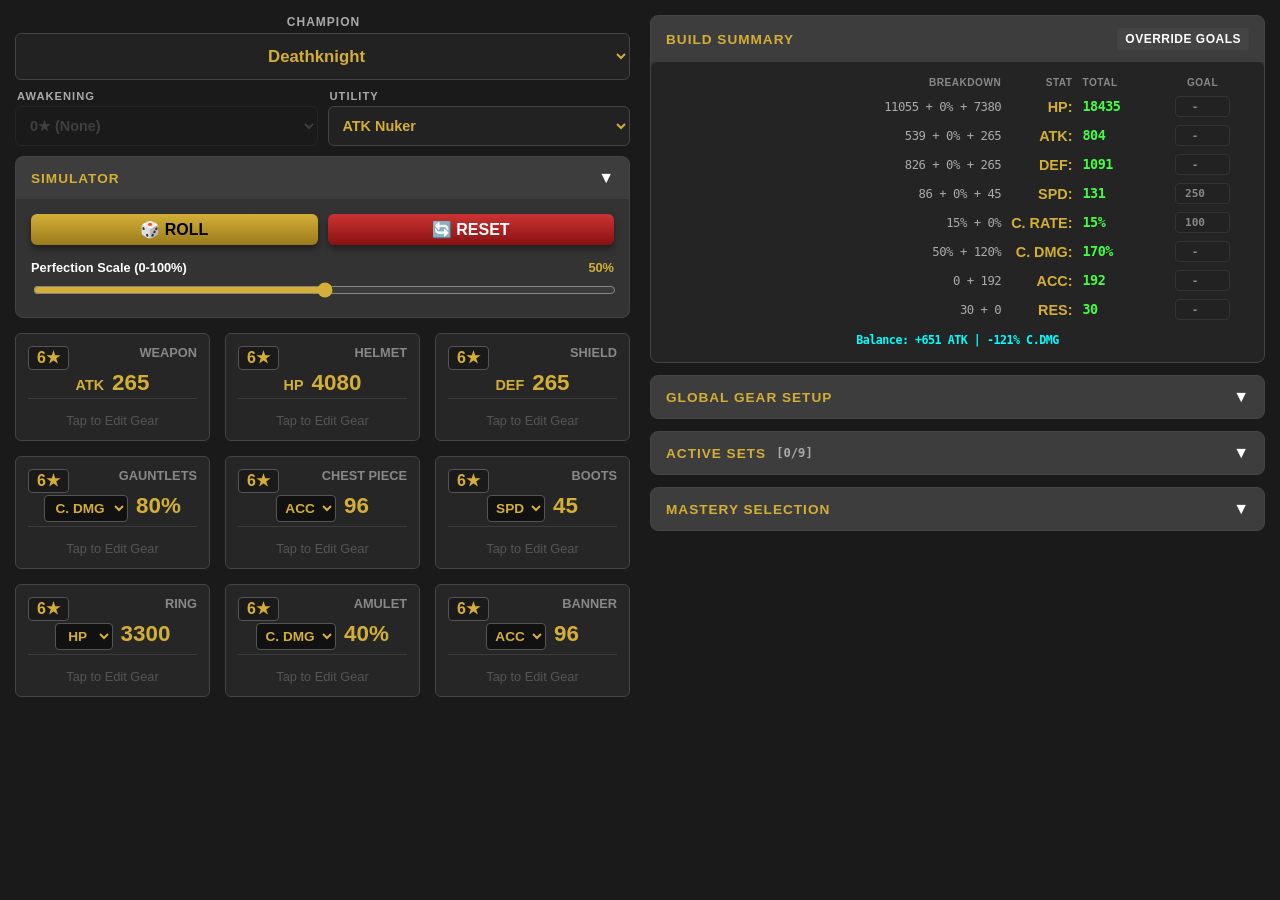
==== index.html @ 285956d8 "Revert "4/21/2026 16:01" This reverts commit 7a236bcf631ede3b50c1a933d56d5a9590961f2d." ====
<!DOCTYPE html>
<html lang="en">
<head>
    <meta charset="UTF-8">
    <meta name="viewport" content="width=device-width, initial-scale=1.0, maximum-scale=1.0, user-scalable=no">
    <title>Raid Gear Simulator</title>
    <link rel="stylesheet" href="style.css">
</head>
<body>

    <div class="dashboard-wrapper">
        
        <div class="left-col">
            <div style="display:flex; flex-direction:column; gap:10px; margin-bottom:10px;">
                <div class="top-utility-wrap champ-select-wrap" style="margin-bottom: 0;">
                    <label class="top-utility-label" style="text-align: center; font-size:0.75em;">Champion</label>
                    <select id="champSelect" class="top-utility champ-select" onchange="champChanged()">
                        <option value="deathknight" selected>Deathknight</option>
                        <option value="ninja">Ninja</option>
                        <option value="marius">Marius the Gallant</option>
                    </select>
                </div>
                
                <div style="display: flex; gap: 10px; width: 100%;">
                    <div class="top-utility-wrap" style="flex: 1;">
                        <label class="top-utility-label">Awakening</label>
                        <select id="awkSelect" class="top-utility" onchange="updateSummary()">
                            <option value="0">0★ (None)</option>
                            <option value="1">1★</option>
                            <option value="2">2★</option>
                            <option value="3">3★</option>
                            <option value="4">4★</option>
                            <option value="5">5★</option>
                            <option value="6">6★</option>
                        </select>
                    </div>
                    <div class="top-utility-wrap" style="flex: 1;">
                        <label class="top-utility-label">Utility</label>
                        <select id="utilitySelect" class="top-utility" onchange="updateGlobal()">
                            <option value="ATK Nuker">ATK Nuker</option>
                            <option value="DEF Nuker">DEF Nuker</option>
                            <option value="HP Nuker">HP Nuker</option>
                            <option value="Tank">Tank</option>
                            <option value="Support">Support</option>
                            <option value="Custom">Custom</option>
                        </select>
                    </div>
                </div>
            </div>

            <div class="section-card" id="rngCard" style="margin-bottom: 15px;">
                <div class="section-header" onclick="toggleSection('rngCard')">
                    <h2>Simulator</h2>
                    <span class="toggle-arrow">▼</span>
                </div>
                <div class="section-content">
                    <div style="display: flex; gap: 10px; width: 100%;">
                        <button class="rng-btn" style="flex: 1;" onclick="rollDice()">🎲 Roll</button>
                        <button class="rng-btn reset-btn" style="flex: 1;" onclick="resetSubstats()">🔄 Reset</button>
                    </div>
                    <div class="setting-row" style="margin-top: 15px; margin-bottom: 0;">
                        <div class="setting-label"><span>Perfection Scale (0-100%)</span><span id="rarityLabel" style="color:var(--gold)">50%</span></div>
                        <input type="range" id="budgetSlider" min="0" max="100" value="50" step="0.1" oninput="updateGlobal()">
                    </div>
                </div>
            </div>

            <div class="gear-grid" id="mainGrid"></div>
        </div>

        <div class="right-col">
            <div class="section-card" id="summaryCard">
                <div class="section-header" style="cursor: default;">
                    <h2>Build Summary</h2>
                    <button id="overrideBtn" class="override-btn" onclick="toggleOverride(event)">Override Goals</button>
                </div>
                <div class="section-content summary-wrapper">
                    <div class="summary-grid" id="summaryOutput"></div>
                </div>
            </div>

            <div class="section-card collapsed" id="setupCard">
                <div class="section-header" onclick="toggleSection('setupCard')">
                    <h2>Global Gear Setup</h2>
                    <span class="toggle-arrow">▼</span>
                </div>
                <div class="section-content">
                    <div class="toggle-group">
                        <label class="gh-toggle">
                            <input type="checkbox" id="ghToggle" checked onchange="updateSummary()">
                            Max Great Hall Bonus
                        </label>
                        <label class="gh-toggle">
                            <input type="checkbox" id="fgToggle" checked onchange="updateSummary()">
                            Max Faction Guardians
                        </label>
                    </div>
                    
                    <div class="glyph-row">
                        <label>Max Faction Wars Glyphs:
                            <select id="glyphSelect" onchange="updateGlobal()">
                                <option value="0">Off (No Glyphs)</option>
                                <option value="green5">Max 5★ Basic (Green)</option>
                                <option value="green6">Max 6★ Basic (Green)</option>
                                <option value="blue6">Max 6★ Rare (Blue)</option>
                                <option value="purple6">Max 6★ Epic (Purple)</option>
                                <option value="gold6">Max 6★ Legendary (Gold)</option>
                            </select>
                        </label>
                    </div>
                    
                    <div class="setting-row" style="margin-top: 15px; border-top: 1px solid #444; padding-top: 10px;">
                        <div class="setting-label">Gear Ascension Injection</div>
                        <select id="ascensionMode" class="top-utility" style="margin-top: 5px; font-size: 0.8em; padding: 6px;" onchange="handleAscensionModeChange()">
                            <option value="off" selected>Off</option>
                            <option value="ideal">Ideal (Matches Utility)</option>
                            <option value="custom" style="display:none;">Custom</option>
                        </select>
                    </div>

                    <div class="setting-row" style="margin-top: 15px; border-top: 1px solid #444; padding-top: 10px;">
                        <div class="setting-label">Calculation Display Mode</div>
                        <select id="displayMode" class="top-utility" style="margin-top: 5px; font-size: 0.8em; padding: 6px;" onchange="updateSummary(); gCfg.forEach(p => renderPiece(p.id));">
                            <option value="random" selected>Random (Realistic)</option>
                            <option value="range">Range (Min-Max)</option>
                            <option value="avg">Average</option>
                            <option value="low">Low Rolls</option>
                            <option value="high">High Rolls</option>
                        </select>
                    </div>

                    <div class="setting-row" style="margin-top: 15px; border-top: 1px solid #444; padding-top: 10px;">
                        <div class="setting-label">Expected Enemy Ignore DEF (eHP Calcs)</div>
                        <select id="ignoreDefSelect" class="top-utility" style="margin-top: 5px; font-size: 0.8em; padding: 6px;" onchange="updateGlobal()">
                            <option value="0">0% (Standard PvE)</option>
                            <option value="0.25">25% (Savage/Lethal / Arena)</option>
                            <option value="0.50">50% (Savage + Cruel + Masteries)</option>
                        </select>
                    </div>
                </div>
            </div>

            <div class="section-card collapsed" id="setsCard">
                <div class="section-header" onclick="toggleSection('setsCard')">
                    <h2>Active Sets <span id="setBudgetLabel" style="color:#aaa; font-family:monospace; font-size:1.1em; letter-spacing:0;">[0/9]</span></h2>
                    <span class="toggle-arrow">▼</span>
                </div>
                <div class="section-content">
                    <div class="set-category">
                        <div class="set-cat-header">Offense / Nuke</div>
                        <div id="setList_off" class="set-list"></div>
                        <select id="setSel_off" class="set-select" onchange="addSet(this.value, 'off')">
                            <option value="">+ Add Set...</option>
                        </select>
                    </div>
                    <div class="set-category">
                        <div class="set-cat-header">Speed / Utility</div>
                        <div id="setList_spd" class="set-list"></div>
                        <select id="setSel_spd" class="set-select" onchange="addSet(this.value, 'spd')">
                            <option value="">+ Add Set...</option>
                        </select>
                    </div>
                    <div class="set-category" style="margin-bottom:0;">
                        <div class="set-cat-header">Survival / Hybrid</div>
                        <div id="setList_surv" class="set-list"></div>
                        <select id="setSel_surv" class="set-select" onchange="addSet(this.value, 'surv')">
                            <option value="">+ Add Set...</option>
                        </select>
                    </div>
                </div>
            </div>

            <div class="section-card collapsed" id="masteryCard">
                <div class="section-header" onclick="toggleSection('masteryCard')">
                    <h2>Mastery Selection</h2>
                    <span class="toggle-arrow">▼</span>
                </div>
                <div class="section-content">
                    <div class="mastery-container">
                        <div class="tree-col offense-bg" id="tree_offense">
                            <span class="tree-name">OFFENSE</span>
                            <label class="mastery-item"><input type="checkbox" class="m-check" data-tree="offense" data-tier="1" id="m_blade" onchange="mUpdate()"><div class="m-info"><span class="m-title">Blade Disc.</span><span class="m-stat">+75 ATK</span></div></label>
                            <label class="mastery-item"><input type="checkbox" class="m-check" data-tree="offense" data-tier="1" id="m_deadly" onchange="mUpdate()"><div class="m-info"><span class="m-title">Deadly Prec.</span><span class="m-stat">+5% C. RATE</span></div></label>
                            <label class="mastery-item"><input type="checkbox" class="m-check" data-tree="offense" data-tier="2" id="m_keen" onchange="mUpdate()"><div class="m-info"><span class="m-title">Keen Strike</span><span class="m-stat">+10% C. DMG</span></div></label>
                            <label class="mastery-item"><input type="checkbox" class="m-check" data-tree="offense" data-tier="6" id="m_flawless" onchange="mUpdate()"><div class="m-info"><span class="m-title">Flawless</span><span class="m-stat">+20% C. DMG</span></div></label>
                        </div>
                        <div class="tree-col defense-bg" id="tree_defense">
                            <span class="tree-name">DEFENSE</span>
                            <label class="mastery-item"><input type="checkbox" class="m-check" data-tree="defense" data-tier="1" id="m_tough" onchange="mUpdate()"><div class="m-info"><span class="m-title">Tough Skin</span><span class="m-stat">+75 DEF</span></div></label>
                            <label class="mastery-item"><input type="checkbox" class="m-check" data-tree="defense" data-tier="1" id="m_defiant" onchange="mUpdate()"><div class="m-info"><span class="m-title">Defiant</span><span class="m-stat">+10 RES</span></div></label>
                            <label class="mastery-item"><input type="checkbox" class="m-check" data-tree="defense" data-tier="6" id="m_iron" onchange="mUpdate()"><div class="m-info"><span class="m-title">Iron Skin</span><span class="m-stat">+200 DEF</span></div></label>
                            <label class="mastery-item"><input type="checkbox" class="m-check" data-tree="defense" data-tier="6" id="m_unshakable" onchange="mUpdate()"><div class="m-info"><span class="m-title">Unshakable</span><span class="m-stat">+50 RES</span></div></label>
                        </div>
                        <div class="tree-col support-bg" id="tree_support">
                            <span class="tree-name">SUPPORT</span>
                            <label class="mastery-item"><input type="checkbox" class="m-check" data-tree="support" data-tier="1" id="m_steadfast" onchange="mUpdate()"><div class="m-info"><span class="m-title">Steadfast</span><span class="m-stat">+810 HP</span></div></label>
                            <label class="mastery-item"><input type="checkbox" class="m-check" data-tree="support" data-tier="1" id="m_pinpoint" onchange="mUpdate()"><div class="m-info"><span class="m-title">Pinpoint</span><span class="m-stat">+10 ACC</span></div></label>
                            <label class="mastery-item"><input type="checkbox" class="m-check" data-tree="support" data-tier="6" id="m_elixir" onchange="mUpdate()"><div class="m-info"><span class="m-title">Elixir</span><span class="m-stat">+3000 HP</span></div></label>
                            <label class="mastery-item"><input type="checkbox" class="m-check" data-tree="support" data-tier="6" id="m_eagle" onchange="mUpdate()"><div class="m-info"><span class="m-title">Eagle Eye</span><span class="m-stat">+50 ACC</span></div></label>
                        </div>
                    </div>
                </div>
            </div>
        </div>

    </div>

    <script src="script.js"></script>
</body>
</html>
---- style.css ----
:root { --gold: #d4af37; --bg: #1a1a1a; --card: #262626; --panel: #333; --text: #ffffff; --green: #44ff44; --red: #ff4444; --purple: #b388ff;}
* { box-sizing: border-box; -webkit-tap-highlight-color: transparent; }
body { font-family: 'Segoe UI', sans-serif; background: var(--bg); color: var(--text); margin: 0; padding: 15px; overflow-x: hidden; max-width: 100vw; }

/* DASHBOARD SPLIT LAYOUT */
.dashboard-wrapper { display: flex; gap: 20px; align-items: flex-start; max-width: 1400px; margin: 0 auto; width: 100%; }
.left-col { flex: 1; display: flex; flex-direction: column; max-width: 50%; width: 100%; }
.right-col { flex: 1; display: flex; flex-direction: column; min-width: 0; width: 100%; } 

.section-card { background: var(--panel); border-radius: 8px; border: 1px solid #444; margin-bottom: 12px; overflow: hidden; width: 100%; }
.section-header { padding: 12px 15px; display: flex; justify-content: space-between; align-items: center; cursor: pointer; background: rgba(255,255,255,0.05); }
.section-header h2 { margin: 0; font-size: 0.85em; text-transform: uppercase; color: var(--gold); letter-spacing: 1px; display: flex; align-items: center; gap: 10px;}
.section-content { padding: 15px; display: block; }
.collapsed .section-content { display: none; }

.top-utility-wrap { display: flex; flex-direction: column; flex: 1; min-width: 30%; gap: 4px; }
.top-utility-label { font-size: 0.7em; color: #aaa; font-weight: bold; text-transform: uppercase; letter-spacing: 1px; padding-left: 2px;}
.top-utility { padding: 10px; background: #222; color: var(--gold); border: 1px solid #444; border-radius: 6px; font-weight: bold; font-size: 0.9em; width: 100%; transition: all 0.2s;}
.top-utility:disabled { opacity: 0.4; cursor: not-allowed; color: #777; border-color: #333; background: #1a1a1a; }
.champ-select-wrap { margin-bottom: 10px; }
.champ-select { text-align: center; font-size: 1.05em; padding: 12px; }

.setting-row { margin-bottom: 15px; }
.setting-label { display: flex; justify-content: space-between; font-size: 0.8em; margin-bottom: 5px; font-weight: bold; }
input[type="range"] { width: 100%; accent-color: var(--gold); cursor: pointer; }

.toggle-group { display: flex; gap: 10px; flex-wrap: wrap; margin-bottom: 15px; }
.gh-toggle { display: flex; align-items: center; justify-content: center; gap: 8px; background: #222; padding: 10px; border-radius: 6px; font-size: 0.85em; cursor: pointer; flex: 1; border: 1px solid #444; min-width: 45%;}
.gh-toggle input { accent-color: var(--gold); width: 16px; height: 16px; cursor: pointer;}

.rng-btn { width: 100%; padding: 6px; background: linear-gradient(180deg, #d4af37, #9a7b1b); color: #000; font-weight: 900; font-size: 1em; border: none; border-radius: 6px; cursor: pointer; text-transform: uppercase; box-shadow: 0 4px 6px rgba(0,0,0,0.4); transition: transform 0.1s; }
.rng-btn:active { transform: scale(0.98); }
.reset-btn { background: linear-gradient(180deg, #cc3333, #881111); color: white; }

.glyph-row { display: flex; flex-direction: column; gap: 8px; padding-top: 5px; border-top: 1px solid #444; }
.glyph-row label { font-size: 0.8em; font-weight: bold; color: #ccc; display: flex; flex-direction: column; gap: 4px; margin-top: 10px;}
.glyph-row select { padding: 6px; background: #111; color: var(--gold); border: 1px solid #555; border-radius: 4px; font-weight: bold; }

/* SETS CSS */
.set-category { margin-bottom: 15px; }
.set-cat-header { font-size: 0.75em; text-transform: uppercase; color: #888; margin-bottom: 8px; font-weight: bold; border-bottom: 1px solid #444; padding-bottom: 4px;}
.set-list { display: flex; flex-direction: column; gap: 6px; margin-bottom: 8px; empty-cells: hide;}
.set-row { display: flex; justify-content: space-between; align-items: center; background: rgba(0,0,0,0.4); padding: 6px 10px; border-radius: 4px; font-size: 0.85em; }
.set-name { font-weight: bold; color: var(--gold); }
.set-controls { display: flex; align-items: center; gap: 8px; }
.btn-set { background: #444; border: none; color: white; width: 22px; height: 22px; border-radius: 4px; cursor: pointer; display: flex; align-items: center; justify-content: center; font-weight: bold; }
.btn-set:disabled { opacity: 0.2; cursor: not-allowed; }
.btn-del { background: var(--red); color: white; border: none; width: 22px; height: 22px; border-radius: 4px; cursor: pointer; font-weight: bold; }
.set-select { width: 100%; padding: 6px; background: #111; color: white; border: 1px solid #555; border-radius: 4px; font-weight: bold;}
.set-select option:disabled { color: #555; font-style: italic; }

/* MASTERY CSS */
.mastery-container { display: grid; grid-template-columns: 1fr 1fr 1fr; gap: 10px; font-size: 0.8em; width: 100%; }
.tree-col { padding: 8px; border-radius: 6px; border: 1px solid rgba(255,255,255,0.1); width: 100%; transition: all 0.2s; }
.tree-col.disabled { opacity: 0.2; filter: grayscale(1); pointer-events: none; }
.offense-bg { background: linear-gradient(180deg, #3d0000, #1a0000); }
.defense-bg { background: linear-gradient(180deg, #002d00, #001a00); }
.support-bg { background: linear-gradient(180deg, #002d5a, #001a33); }
.tree-name { font-weight: 900; margin-bottom: 8px; display: block; text-align: center; border-bottom: 1px solid rgba(255,255,255,0.2); padding-bottom: 4px; color: #fff;}
.mastery-item { display: flex; align-items: flex-start; gap: 5px; margin-bottom: 8px; cursor: pointer; width: 100%; }
.mastery-item.locked { opacity: 0.3; pointer-events: none; }
.mastery-item input { margin-top: 2px; accent-color: var(--gold); width: 14px; height: 14px; cursor: pointer;}
.m-info { display: flex; flex-direction: column; width: 100%; line-height: 1.2;}
.m-title { font-weight: bold; color: #eee; }
.m-stat { color: var(--gold); font-size: 0.9em; }

/* GRID CSS */
.gear-grid { display: grid; grid-template-columns: repeat(3, 1fr); gap: 10px; margin-bottom: 10px; width: 100%;}

/* 3:4 ASPECT RATIO GEAR CARD (BASE FOR MOBILE LANDSCAPE) */
.gear-card { background: var(--card); border-radius: 6px; border: 1px solid #444; position: relative; cursor: pointer; aspect-ratio: 3 / 4; transition: transform 0.1s; display: flex; flex-direction: column; overflow: hidden; padding: 6px;}
.gear-card.expanded { grid-column: 1 / -1; cursor: default; aspect-ratio: auto; min-height: 120px; }

/* TOP HEADER ROW */
.card-header { display: flex; justify-content: space-between; align-items: flex-start; margin-bottom: 2px; z-index: 2;}
.btn-rank { background: #1a1a1a; border: 1px solid #555; color: var(--gold); border-radius: 4px; font-weight: bold; cursor: pointer; padding: 2px 6px; font-size: 0.85em; line-height: 1; flex-shrink: 0; transition: background 0.1s;}
.btn-rank:active { background: var(--gold); color: black; }
.card-title { font-size: 0.6em; font-weight: bold; color: #888; text-align: right; text-transform: uppercase; line-height: 1.1; white-space: nowrap; letter-spacing: -0.5px; overflow: hidden; text-overflow: ellipsis;}

/* PRIMARY STAT ROW */
.primary-display { display: flex; flex-direction: row; align-items: baseline; justify-content: center; gap: 6px; color: var(--gold); font-weight: bold; border-bottom: 1px solid rgba(255,255,255,0.1); padding-bottom: 1px; margin-bottom: 1px; z-index: 2;}
.primary-select { background: #111; color: var(--gold); border: 1px solid #555; border-radius: 4px; font-weight: bold; font-size: 0.65em; padding: 2px; max-width: 85%; text-align: center; cursor: pointer; margin: 0; text-overflow: ellipsis; white-space: nowrap; overflow: hidden;}
.primary-val { font-size: 1.05em; margin: 0; line-height: 1;}
.primary-name { font-size: 0.75em; margin: 0; line-height: 1; white-space: nowrap;}

/* NEW: ASCENSION ROW */
.ascension-display { display: none; flex-direction: row; align-items: baseline; justify-content: center; gap: 4px; color: var(--purple); font-weight: bold; border-bottom: 1px dashed rgba(255,255,255,0.1); padding-bottom: 1px; margin-bottom: 2px; z-index: 2;}
.gear-card.has-ascension .ascension-display { display: flex; }
.asc-select { background: #111; color: var(--purple); border: 1px solid #555; border-radius: 4px; font-weight: bold; font-size: 0.6em; padding: 2px; max-width: 85%; text-align: center; cursor: pointer; margin: 0; text-overflow: ellipsis; white-space: nowrap; overflow: hidden;}
.asc-val { font-size: 0.85em; margin: 0; line-height: 1;}
.asc-name { font-size: 0.65em; margin: 0; line-height: 1; text-transform: uppercase; white-space: nowrap;}

.limits-bar { display: none; }

/* SUBSTAT LIST */
.sub-stat-list { display: flex; flex-direction: column; justify-content: flex-start; flex-grow: 1; position: relative; z-index: 2; gap: 0;}

.sub-row { display: flex; width: 100%; background: transparent; line-height: 1; }

/* COLLAPSED VIEW - EXTREME SHRINK (BASE FOR MOBILE) */
.gear-card:not(.expanded) .sub-row { margin-bottom: 0; }
.gear-card:not(.expanded) .sub-row-top { display: grid; grid-template-columns: 42% 58%; align-items: baseline; width: 100%; gap: 2px; }
.gear-card:not(.expanded) .stat-toggle input { display: none; }
.gear-card:not(.expanded) .sub-label { font-size: 0.7em; color: #ccc; font-weight: bold; text-align: right; margin: 0; white-space: nowrap; letter-spacing: -0.4px;}
.gear-card:not(.expanded) .sub-val { font-family: monospace; font-size: 0.76em; font-weight: 900; text-align: left; margin: 0; letter-spacing: -0.8px; white-space: nowrap;}

/* EXPANDED VIEW */
.gear-card.expanded .sub-row { flex-direction: column; align-items: stretch; background: rgba(0,0,0,0.4); padding: 6px; border-radius: 4px; gap: 6px; margin-bottom: 6px;}
.gear-card.expanded .sub-row-top { display: flex; flex-direction: row; justify-content: space-between; align-items: center; width: 100%; font-size: 1.1em;}
.gear-card.expanded .stat-toggle { display: flex; align-items: center; gap: 6px; cursor: pointer; margin: 0;}
.gear-card.expanded .stat-toggle input { margin: 0; width: 14px; height: 14px; accent-color: var(--gold); flex-shrink: 0;}
.gear-card.expanded .stat-toggle input:disabled { opacity: 0.3; cursor: not-allowed;}
.gear-card.expanded .sub-label { color: #ccc; font-weight: bold; white-space: nowrap; margin: 0; text-align: left;}
.gear-card.expanded .sub-val { font-family: monospace; font-size: 1.0em; font-weight: 900; letter-spacing: -0.5px; text-align: right; display: flex; align-items: center; margin: 0; white-space: nowrap;}

.stepper { display: flex; align-items: center; justify-content: center; gap: 12px; }
.btn-step { background: #444; border: none; color: white; width: 28px; height: 24px; border-radius: 4px; cursor: pointer; display: flex; align-items: center; justify-content: center; font-weight: bold; font-size: 1.1em;}
.btn-step:disabled { opacity: 0.2; cursor: not-allowed; }
.hit-count { min-width: 20px; text-align: center; font-weight: bold; font-size: 1.1em;}

/* HIT COLORS & GLOWS */
.hit-mythic { color: #ff4444 !important; }
.hit-leggo { color: var(--gold) !important; }
.hit-epic { color: var(--purple) !important; }
.hit-default { color: #ffffff !important; }

.glow-mythic { color: #ff4444 !important; text-shadow: 0 0 8px rgba(255, 68, 68, 0.7); }
.glow-leggo { color: var(--gold) !important; text-shadow: 0 0 8px rgba(212, 175, 55, 0.7); }
.glow-epic { color: var(--purple) !important; text-shadow: 0 0 8px rgba(179, 136, 255, 0.7); }

.roll-ind { color: inherit; margin: 0; font-family: monospace; font-weight: 900; font-size: 0.95em;}
.glyph-val { color: var(--green); margin: 0; font-weight: 900; font-size: 0.95em;}

/* ADVANCED SUMMARY CSS */
.summary-wrapper { padding: 15px; background: rgba(0,0,0,0.3); border-radius: 6px;}
.summary-grid { display: grid; grid-template-columns: 1fr auto 90px 60px; row-gap: 8px; align-items: center; font-size: 0.9em; max-width: 550px; margin: 0 auto; }
.sum-ranges { text-align: right; font-family: monospace; font-size: 1.05em; color: #aaa; letter-spacing: -0.5px;}
.sum-label { text-align: right; color: var(--gold); font-weight: bold; padding: 0 10px; min-width: 80px; white-space: nowrap; }
.sum-final { text-align: left; color: var(--green); font-size: 1.15em; font-weight: 900; font-family: monospace; letter-spacing: -0.5px;}
.sum-goal { text-align: center; }
.sum-goal input { width: 100%; max-width: 55px; background: #111; color: var(--gold); border: 1px solid #555; border-radius: 4px; text-align: center; font-size: 0.95em; font-weight: bold; padding: 3px; font-family: monospace;}
.sum-goal input:disabled { color: #888; border-color: #333; background: #222; opacity: 1; -webkit-text-fill-color: #888;}

.col-header { color: #888; font-size: 0.7em; text-transform: uppercase; font-weight: bold; letter-spacing: 0.5px;}
.ehp-row { color: #00ffff !important; }

.override-btn { background:#444; color:white; border:none; padding:4px 8px; border-radius:4px; font-weight:bold; font-size:0.75em; cursor:pointer; text-transform:uppercase; letter-spacing:0.5px; transition:all 0.2s; }
.override-btn.active { background:var(--gold); color:#000; box-shadow: 0 0 8px rgba(212, 175, 55, 0.5);}

/* =========================================
   MOBILE PORTRAIT OVERRIDES 
   ========================================= */
@media (max-width: 800px) and (orientation: portrait) { 
    .dashboard-wrapper { flex-direction: column; gap: 0; width: 100%; overflow-x: hidden; }
    .left-col, .right-col { max-width: 100%; width: 100%; }

    .gear-grid { grid-template-columns: repeat(3, 1fr); gap: 4px; margin: 0 0 15px 0; width: 100%; max-width: none;} 
    .gear-card { padding: 3px; } 
    
    .mastery-container { grid-template-columns: 1fr; gap: 15px;} 
    
    .summary-grid { max-width: 100%; grid-template-columns: 1fr auto 75px 50px; gap: 4px; }
    .sum-ranges { font-size: 0.85em; letter-spacing: -0.8px;}
    .sum-label { font-size: 0.9em; padding: 0 4px; min-width: auto;}
    .sum-final { font-size: 0.95em; }
    .sum-goal input { font-size: 0.85em; padding: 2px; }
}

/* =========================================
   DESKTOP SPECIFIC OVERRIDES 
   Forces natural height (no bottom gap) and larger text
   ========================================= */
@media (min-width: 1025px) {
    .gear-grid { gap: 15px; margin-bottom: 15px; }
    
    /* Auto aspect ratio kills the bottom empty space! */
    .gear-card { aspect-ratio: auto; padding: 12px; } 

    .card-title { font-size: 0.8em; letter-spacing: 0; }
    .btn-rank { font-size: 1em; padding: 3px 8px; }

    .primary-display { padding-bottom: 4px; margin-bottom: 4px; gap: 8px; }
    .primary-val { font-size: 1.4em; }
    .primary-name { font-size: 0.9em; }
    .primary-select { font-size: 0.85em; padding: 4px; }

    .ascension-display { padding-bottom: 4px; margin-bottom: 6px; gap: 6px; }
    .asc-val { font-size: 1em; }
    .asc-name { font-size: 0.8em; }
    .asc-select { font-size: 0.8em; padding: 4px; }

    /* Spread the substats comfortably */
    .gear-card:not(.expanded) .sub-row-top { grid-template-columns: 45% 55%; gap: 6px; margin-bottom: 4px; }
    .gear-card:not(.expanded) .sub-label { font-size: 0.85em; letter-spacing: normal; }
    .gear-card:not(.expanded) .sub-val { font-size: 0.95em; letter-spacing: -0.5px; }

    .roll-ind, .glyph-val { font-size: 1em; }

    /* Make the expanded edit mode bigger to match */
    .gear-card.expanded .sub-row-top { font-size: 1.25em; margin-bottom: 8px;}
    .gear-card.expanded .sub-label { font-size: 0.9em; }
    .gear-card.expanded .sub-val { font-size: 1.1em; }
    .btn-step { width: 34px; height: 30px; font-size: 1.2em;}
    .hit-count { font-size: 1.2em; }
}
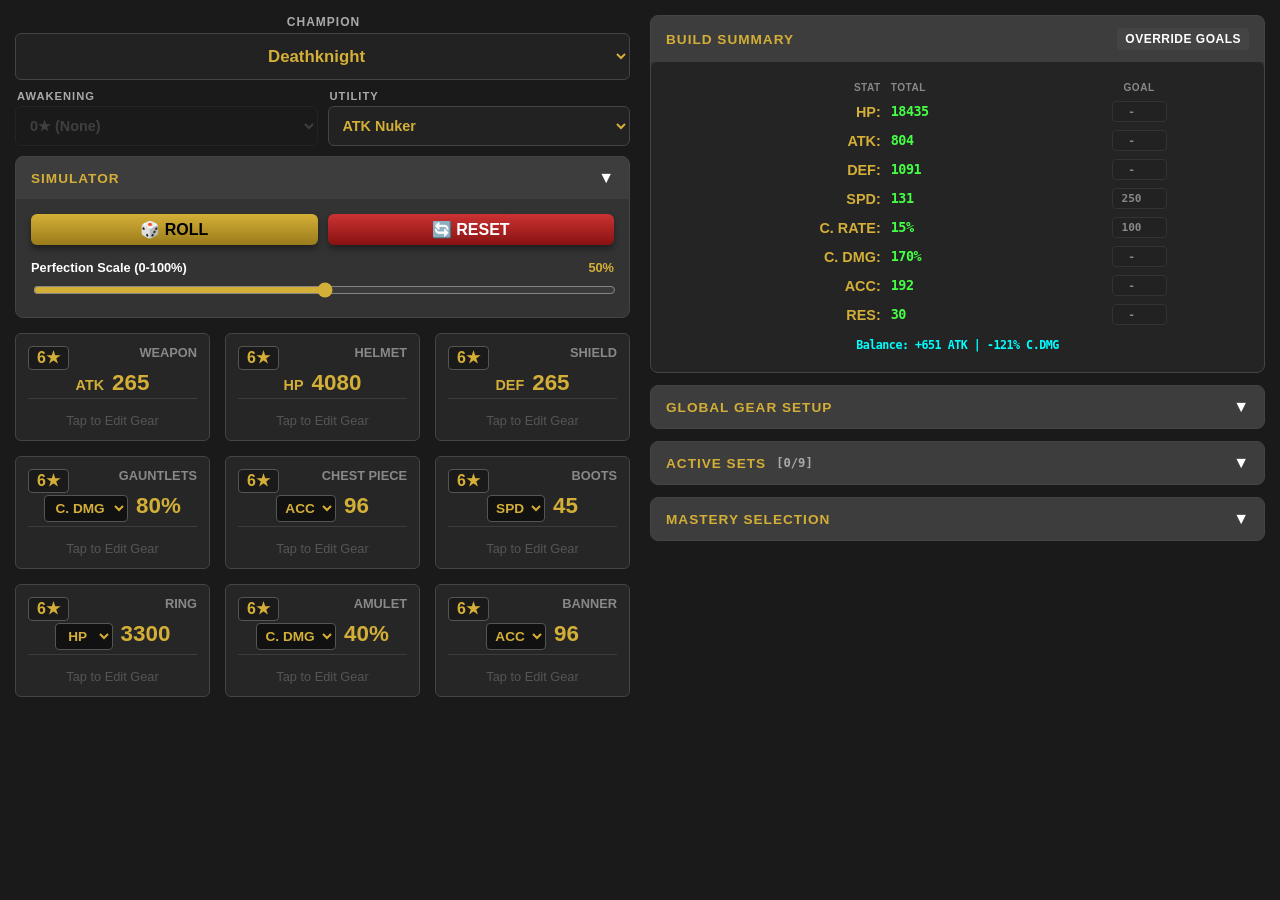
==== commit f9a9556f: "4/22/2026 8:26 Hiding math breakdown in stat summary" ====
--- a/index.html
+++ b/index.html
@@ -75,7 +75,7 @@
                     <button id="overrideBtn" class="override-btn" onclick="toggleOverride(event)">Override Goals</button>
                 </div>
                 <div class="section-content summary-wrapper">
-                    <div class="summary-grid" id="summaryOutput"></div>
+                    <div class="summary-grid hide-math" id="summaryOutput" onclick="toggleMath(event)"></div>
                 </div>
             </div>
 
--- a/style.css
+++ b/style.css
@@ -202,4 +202,28 @@
     .gear-card.expanded .sub-val { font-size: 1.1em; }
     .btn-step { width: 34px; height: 30px; font-size: 1.2em;}
     .hit-count { font-size: 1.2em; }
+}
+
+/* =========================================
+   HIDDEN MATH TOGGLE (BUILD SUMMARY)
+   ========================================= */
+#summaryOutput.hide-math {
+    grid-template-columns: auto auto auto !important; /* Forces 3 columns instead of 4 */
+}
+#summaryOutput.hide-math .math-col {
+    display: none !important; /* Hides the math elements */
+}
+
+/* Make the summary box look clickable */
+#summaryOutput {
+    cursor: pointer;
+    border-radius: 6px;
+    transition: background 0.2s ease;
+    padding: 5px;
+}
+#summaryOutput:hover {
+    background: rgba(255, 255, 255, 0.03);
+}
+#summaryOutput input {
+    cursor: text; /* Keeps normal cursor for typing in goal boxes */
 }
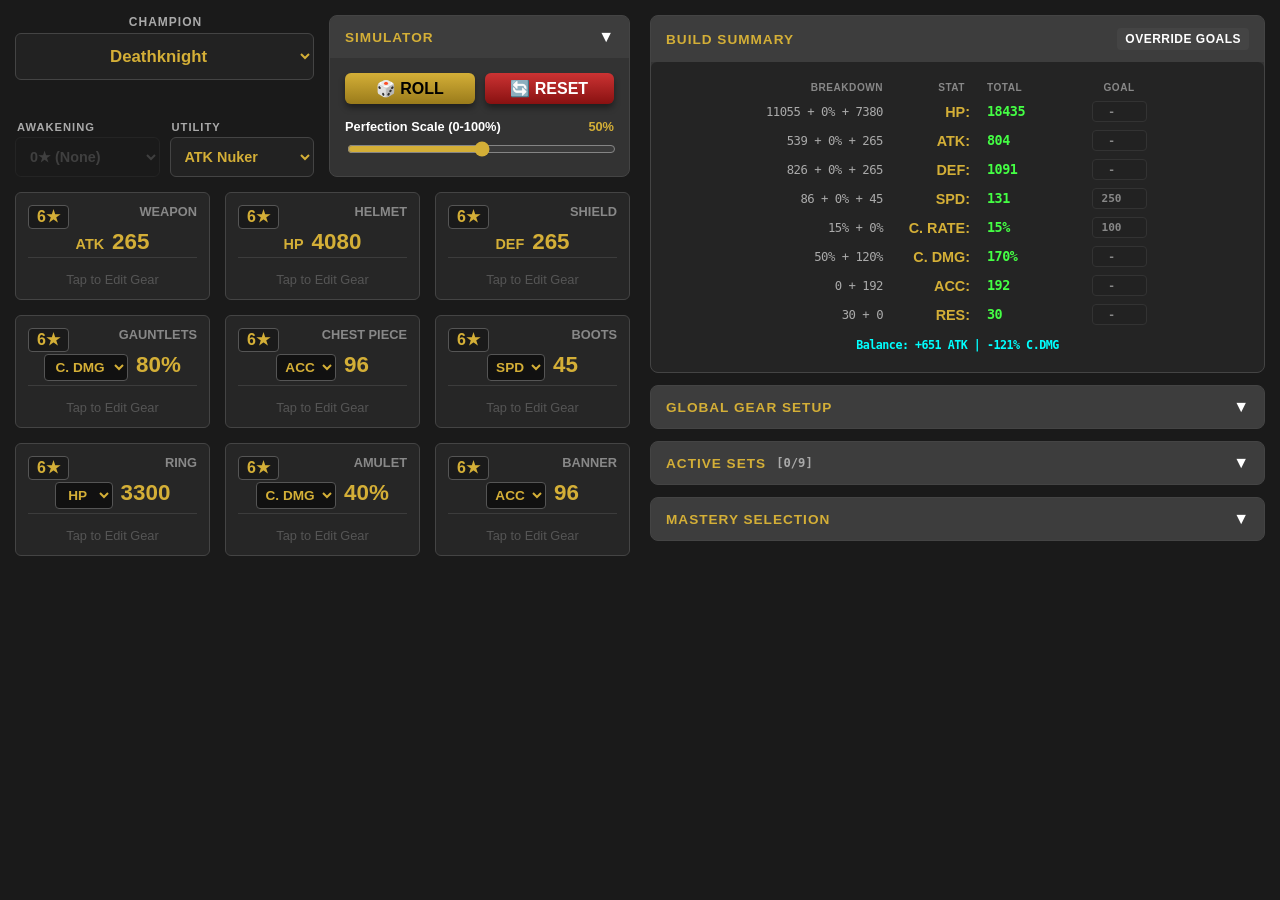
==== commit f0bc045f: "4/22/2026 9:52 Do the shuffle" ====
--- a/index.html
+++ b/index.html
@@ -11,61 +11,64 @@
     <div class="dashboard-wrapper">
         
         <div class="left-col">
-            <div style="display:flex; flex-direction:column; gap:10px; margin-bottom:10px;">
-                <div class="top-utility-wrap champ-select-wrap" style="margin-bottom: 0;">
-                    <label class="top-utility-label" style="text-align: center; font-size:0.75em;">Champion</label>
-                    <select id="champSelect" class="top-utility champ-select" onchange="champChanged()">
-                        <option value="deathknight" selected>Deathknight</option>
-                        <option value="ninja">Ninja</option>
-                        <option value="marius">Marius the Gallant</option>
-                    </select>
-                </div>
+            
+            <div class="top-controls-wrapper">
                 
-                <div style="display: flex; gap: 10px; width: 100%;">
-                    <div class="top-utility-wrap" style="flex: 1;">
-                        <label class="top-utility-label">Awakening</label>
-                        <select id="awkSelect" class="top-utility" onchange="updateSummary()">
-                            <option value="0">0★ (None)</option>
-                            <option value="1">1★</option>
-                            <option value="2">2★</option>
-                            <option value="3">3★</option>
-                            <option value="4">4★</option>
-                            <option value="5">5★</option>
-                            <option value="6">6★</option>
-                        </select>
-                    </div>
-                    <div class="top-utility-wrap" style="flex: 1;">
-                        <label class="top-utility-label">Utility</label>
-                        <select id="utilitySelect" class="top-utility" onchange="updateGlobal()">
-                            <option value="ATK Nuker">ATK Nuker</option>
-                            <option value="DEF Nuker">DEF Nuker</option>
-                            <option value="HP Nuker">HP Nuker</option>
-                            <option value="Tank">Tank</option>
-                            <option value="Support">Support</option>
-                            <option value="Custom">Custom</option>
-                        </select>
-                    </div>
-                </div>
-            </div>
-
-            <div class="section-card" id="rngCard" style="margin-bottom: 15px;">
-                <div class="section-header" onclick="toggleSection('rngCard')">
-                    <h2>Simulator</h2>
-                    <span class="toggle-arrow">▼</span>
-                </div>
-                <div class="section-content">
+                <div class="champ-setup-block">
+                    <div class="top-utility-wrap champ-select-wrap" style="margin-bottom: 0;">
+                        <label class="top-utility-label" style="text-align: center; font-size:0.75em;">Champion</label>
+                        <select id="champSelect" class="top-utility champ-select" onchange="champChanged()">
+                            <option value="deathknight" selected>Deathknight</option>
+                            <option value="ninja">Ninja</option>
+                            <option value="marius">Marius the Gallant</option>
+                        </select>
+                    </div>
+                    
                     <div style="display: flex; gap: 10px; width: 100%;">
-                        <button class="rng-btn" style="flex: 1;" onclick="rollDice()">🎲 Roll</button>
-                        <button class="rng-btn reset-btn" style="flex: 1;" onclick="resetSubstats()">🔄 Reset</button>
-                    </div>
-                    <div class="setting-row" style="margin-top: 15px; margin-bottom: 0;">
-                        <div class="setting-label"><span>Perfection Scale (0-100%)</span><span id="rarityLabel" style="color:var(--gold)">50%</span></div>
-                        <input type="range" id="budgetSlider" min="0" max="100" value="50" step="0.1" oninput="updateGlobal()">
-                    </div>
-                </div>
-            </div>
-
-            <div class="gear-grid" id="mainGrid"></div>
+                        <div class="top-utility-wrap" style="flex: 1;">
+                            <label class="top-utility-label">Awakening</label>
+                            <select id="awkSelect" class="top-utility" onchange="updateSummary()">
+                                <option value="0">0★ (None)</option>
+                                <option value="1">1★</option>
+                                <option value="2">2★</option>
+                                <option value="3">3★</option>
+                                <option value="4">4★</option>
+                                <option value="5">5★</option>
+                                <option value="6">6★</option>
+                            </select>
+                        </div>
+                        <div class="top-utility-wrap" style="flex: 1;">
+                            <label class="top-utility-label">Utility</label>
+                            <select id="utilitySelect" class="top-utility" onchange="updateGlobal()">
+                                <option value="ATK Nuker">ATK Nuker</option>
+                                <option value="DEF Nuker">DEF Nuker</option>
+                                <option value="HP Nuker">HP Nuker</option>
+                                <option value="Tank">Tank</option>
+                                <option value="Support">Support</option>
+                                <option value="Custom">Custom</option>
+                            </select>
+                        </div>
+                    </div>
+                </div>
+
+                <div class="section-card" id="rngCard" style="margin-bottom: 0;">
+                    <div class="section-header" onclick="toggleSection('rngCard')">
+                        <h2>Simulator</h2>
+                        <span class="toggle-arrow">▼</span>
+                    </div>
+                    <div class="section-content">
+                        <div style="display: flex; gap: 10px; width: 100%;">
+                            <button class="rng-btn" style="flex: 1;" onclick="rollDice()">🎲 Roll</button>
+                            <button class="rng-btn reset-btn" style="flex: 1;" onclick="resetSubstats()">🔄 Reset</button>
+                        </div>
+                        <div class="setting-row" style="margin-top: 15px; margin-bottom: 0;">
+                            <div class="setting-label"><span>Perfection Scale (0-100%)</span><span id="rarityLabel" style="color:var(--gold)">50%</span></div>
+                            <input type="range" id="budgetSlider" min="0" max="100" value="50" step="0.1" oninput="updateGlobal()">
+                        </div>
+                    </div>
+                </div>
+
+            </div> <div class="gear-grid" id="mainGrid"></div>
         </div>
 
         <div class="right-col">
--- a/style.css
+++ b/style.css
@@ -6,6 +6,12 @@
 .dashboard-wrapper { display: flex; gap: 20px; align-items: flex-start; max-width: 1400px; margin: 0 auto; width: 100%; }
 .left-col { flex: 1; display: flex; flex-direction: column; max-width: 50%; width: 100%; }
 .right-col { flex: 1; display: flex; flex-direction: column; min-width: 0; width: 100%; } 
+
+/* TOP CONTROLS ROW (CHAMP SETUP + SIMULATOR) */
+.top-controls-wrapper { display: flex; gap: 15px; margin-bottom: 15px; align-items: stretch; width: 100%; }
+.champ-setup-block { flex: 1; display: flex; flex-direction: column; gap: 10px; }
+#rngCard { flex: 1; display: flex; flex-direction: column; }
+#rngCard .section-content { display: flex; flex-direction: column; justify-content: center; flex-grow: 1; }
 
 .section-card { background: var(--panel); border-radius: 8px; border: 1px solid #444; margin-bottom: 12px; overflow: hidden; width: 100%; }
 .section-header { padding: 12px 15px; display: flex; justify-content: space-between; align-items: center; cursor: pointer; background: rgba(255,255,255,0.05); }
@@ -133,9 +139,12 @@
 
 /* ADVANCED SUMMARY CSS */
 .summary-wrapper { padding: 15px; background: rgba(0,0,0,0.3); border-radius: 6px;}
-.summary-grid { display: grid; grid-template-columns: 1fr auto 90px 60px; row-gap: 8px; align-items: center; font-size: 0.9em; max-width: 550px; margin: 0 auto; }
+
+/* CHANGED: Shrunk from 1fr to auto, added column-gap and justify-content:center to eliminate huge desktop spacing */
+.summary-grid { display: grid; grid-template-columns: auto auto 90px 60px; column-gap: 12px; row-gap: 8px; align-items: center; justify-content: center; font-size: 0.9em; max-width: 600px; margin: 0 auto; }
+
 .sum-ranges { text-align: right; font-family: monospace; font-size: 1.05em; color: #aaa; letter-spacing: -0.5px;}
-.sum-label { text-align: right; color: var(--gold); font-weight: bold; padding: 0 10px; min-width: 80px; white-space: nowrap; }
+.sum-label { text-align: right; color: var(--gold); font-weight: bold; padding: 0 5px; min-width: 80px; white-space: nowrap; }
 .sum-final { text-align: left; color: var(--green); font-size: 1.15em; font-weight: 900; font-family: monospace; letter-spacing: -0.5px;}
 .sum-goal { text-align: center; }
 .sum-goal input { width: 100%; max-width: 55px; background: #111; color: var(--gold); border: 1px solid #555; border-radius: 4px; text-align: center; font-size: 0.95em; font-weight: bold; padding: 3px; font-family: monospace;}
@@ -154,11 +163,17 @@
     .dashboard-wrapper { flex-direction: column; gap: 0; width: 100%; overflow-x: hidden; }
     .left-col, .right-col { max-width: 100%; width: 100%; }
 
+    /* Force the new wrapper to stack its contents on mobile phones */
+    .top-controls-wrapper { flex-direction: column; gap: 10px; margin-bottom: 10px; }
+    .champ-setup-block { width: 100%; }
+    #rngCard { width: 100%; }
+
     .gear-grid { grid-template-columns: repeat(3, 1fr); gap: 4px; margin: 0 0 15px 0; width: 100%; max-width: none;} 
     .gear-card { padding: 3px; } 
     
     .mastery-container { grid-template-columns: 1fr; gap: 15px;} 
     
+    /* Kept 1fr here so the invisible math column acts as a flexible spacer for mobile */
     .summary-grid { max-width: 100%; grid-template-columns: 1fr auto 75px 50px; gap: 4px; }
     .sum-ranges { font-size: 0.85em; letter-spacing: -0.8px;}
     .sum-label { font-size: 0.9em; padding: 0 4px; min-width: auto;}
@@ -207,23 +222,49 @@
 /* =========================================
    HIDDEN MATH TOGGLE (BUILD SUMMARY)
    ========================================= */
-#summaryOutput.hide-math {
-    grid-template-columns: auto auto auto !important; /* Forces 3 columns instead of 4 */
-}
-#summaryOutput.hide-math .math-col {
-    display: none !important; /* Hides the math elements */
-}
-
-/* Make the summary box look clickable */
 #summaryOutput {
-    cursor: pointer;
     border-radius: 6px;
     transition: background 0.2s ease;
     padding: 5px;
 }
-#summaryOutput:hover {
-    background: rgba(255, 255, 255, 0.03);
-}
-#summaryOutput input {
-    cursor: text; /* Keeps normal cursor for typing in goal boxes */
+
+.math-col {
+    transition: opacity 0.25s ease, transform 0.25s ease;
+}
+
+/* On Mobile: Tap to reveal math */
+@media (max-width: 800px) {
+    #summaryOutput {
+        cursor: pointer;
+    }
+    #summaryOutput:hover {
+        background: rgba(255, 255, 255, 0.03);
+    }
+    #summaryOutput input {
+        cursor: text; 
+    }
+    .math-col {
+        opacity: 1;
+        transform: translateX(0);
+    }
+    #summaryOutput.hide-math .math-col {
+        opacity: 0;
+        pointer-events: none;
+        user-select: none;
+        transform: translateX(-10px);
+    }
+}
+
+/* On Desktop: Math is permanently visible */
+@media (min-width: 801px) {
+    #summaryOutput {
+        cursor: default;
+    }
+    /* Forces math to show even if the script triggers .hide-math */
+    #summaryOutput.hide-math .math-col {
+        opacity: 1 !important;
+        pointer-events: auto !important;
+        user-select: auto !important;
+        transform: none !important;
+    }
 }
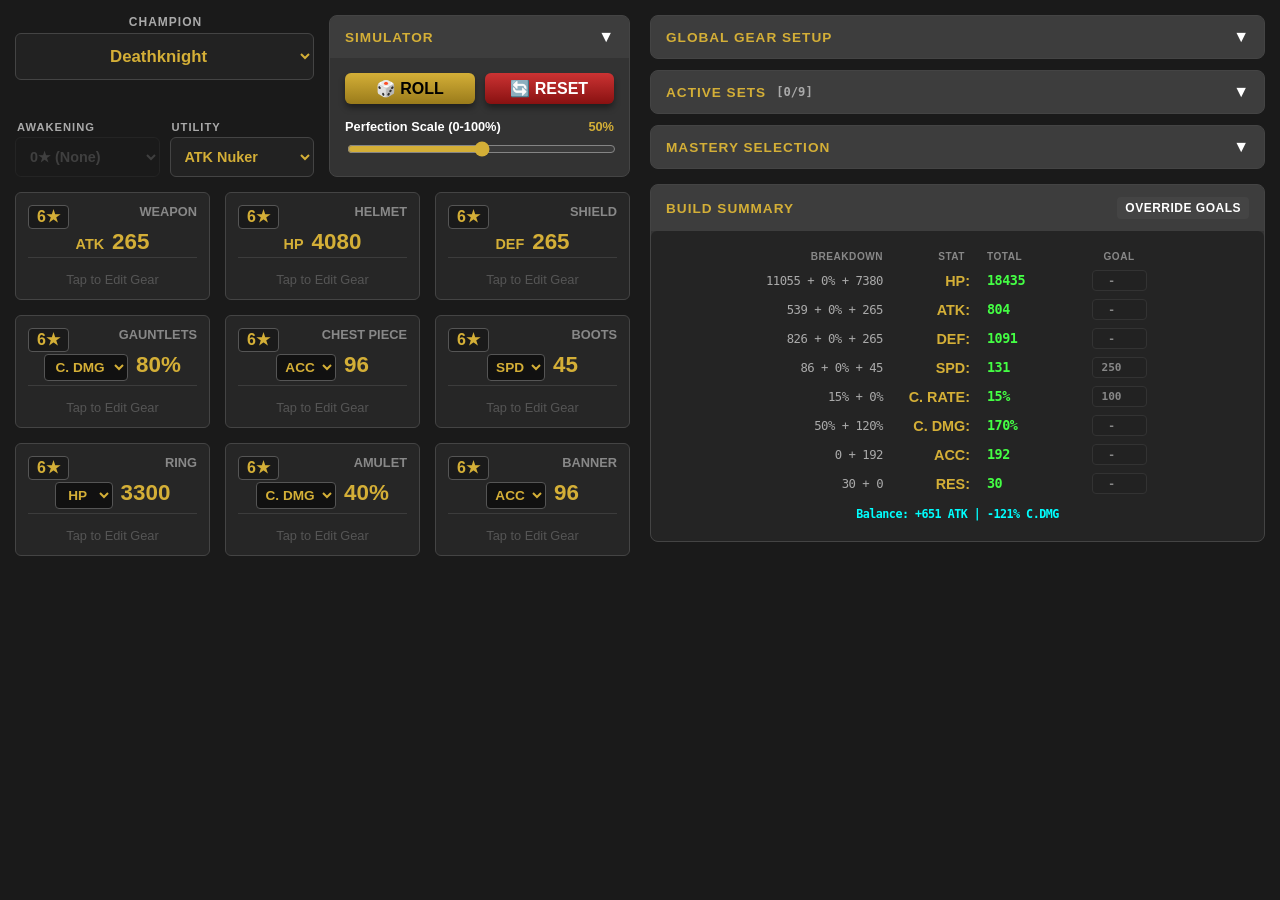
==== commit f270326e: "9/22/2026 10:04 Mas shuffle. Gonna look sweet!" ====
--- a/index.html
+++ b/index.html
@@ -72,7 +72,133 @@
         </div>
 
         <div class="right-col">
-            <div class="section-card" id="summaryCard">
+            
+            <div class="right-top-wrapper">
+                
+                <div class="section-card collapsed" id="setupCard">
+                    <div class="section-header" onclick="toggleSection('setupCard')">
+                        <h2>Global Gear Setup</h2>
+                        <span class="toggle-arrow">▼</span>
+                    </div>
+                    <div class="section-content">
+                        <div class="toggle-group">
+                            <label class="gh-toggle">
+                                <input type="checkbox" id="ghToggle" checked onchange="updateSummary()">
+                                Max Great Hall Bonus
+                            </label>
+                            <label class="gh-toggle">
+                                <input type="checkbox" id="fgToggle" checked onchange="updateSummary()">
+                                Max Faction Guardians
+                            </label>
+                        </div>
+                        
+                        <div class="glyph-row">
+                            <label>Max Faction Wars Glyphs:
+                                <select id="glyphSelect" onchange="updateGlobal()">
+                                    <option value="0">Off (No Glyphs)</option>
+                                    <option value="green5">Max 5★ Basic (Green)</option>
+                                    <option value="green6">Max 6★ Basic (Green)</option>
+                                    <option value="blue6">Max 6★ Rare (Blue)</option>
+                                    <option value="purple6">Max 6★ Epic (Purple)</option>
+                                    <option value="gold6">Max 6★ Legendary (Gold)</option>
+                                </select>
+                            </label>
+                        </div>
+                        
+                        <div class="setting-row" style="margin-top: 15px; border-top: 1px solid #444; padding-top: 10px;">
+                            <div class="setting-label">Gear Ascension Injection</div>
+                            <select id="ascensionMode" class="top-utility" style="margin-top: 5px; font-size: 0.8em; padding: 6px;" onchange="handleAscensionModeChange()">
+                                <option value="off" selected>Off</option>
+                                <option value="ideal">Ideal (Matches Utility)</option>
+                                <option value="custom" style="display:none;">Custom</option>
+                            </select>
+                        </div>
+
+                        <div class="setting-row" style="margin-top: 15px; border-top: 1px solid #444; padding-top: 10px;">
+                            <div class="setting-label">Calculation Display Mode</div>
+                            <select id="displayMode" class="top-utility" style="margin-top: 5px; font-size: 0.8em; padding: 6px;" onchange="updateSummary(); gCfg.forEach(p => renderPiece(p.id));">
+                                <option value="random" selected>Random (Realistic)</option>
+                                <option value="range">Range (Min-Max)</option>
+                                <option value="avg">Average</option>
+                                <option value="low">Low Rolls</option>
+                                <option value="high">High Rolls</option>
+                            </select>
+                        </div>
+
+                        <div class="setting-row" style="margin-top: 15px; border-top: 1px solid #444; padding-top: 10px;">
+                            <div class="setting-label">Expected Enemy Ignore DEF (eHP Calcs)</div>
+                            <select id="ignoreDefSelect" class="top-utility" style="margin-top: 5px; font-size: 0.8em; padding: 6px;" onchange="updateGlobal()">
+                                <option value="0">0% (Standard PvE)</option>
+                                <option value="0.25">25% (Savage/Lethal / Arena)</option>
+                                <option value="0.50">50% (Savage + Cruel + Masteries)</option>
+                            </select>
+                        </div>
+                    </div>
+                </div>
+
+                <div class="section-card collapsed" id="setsCard">
+                    <div class="section-header" onclick="toggleSection('setsCard')">
+                        <h2>Active Sets <span id="setBudgetLabel" style="color:#aaa; font-family:monospace; font-size:1.1em; letter-spacing:0;">[0/9]</span></h2>
+                        <span class="toggle-arrow">▼</span>
+                    </div>
+                    <div class="section-content">
+                        <div class="set-category">
+                            <div class="set-cat-header">Offense / Nuke</div>
+                            <div id="setList_off" class="set-list"></div>
+                            <select id="setSel_off" class="set-select" onchange="addSet(this.value, 'off')">
+                                <option value="">+ Add Set...</option>
+                            </select>
+                        </div>
+                        <div class="set-category">
+                            <div class="set-cat-header">Speed / Utility</div>
+                            <div id="setList_spd" class="set-list"></div>
+                            <select id="setSel_spd" class="set-select" onchange="addSet(this.value, 'spd')">
+                                <option value="">+ Add Set...</option>
+                            </select>
+                        </div>
+                        <div class="set-category" style="margin-bottom:0;">
+                            <div class="set-cat-header">Survival / Hybrid</div>
+                            <div id="setList_surv" class="set-list"></div>
+                            <select id="setSel_surv" class="set-select" onchange="addSet(this.value, 'surv')">
+                                <option value="">+ Add Set...</option>
+                            </select>
+                        </div>
+                    </div>
+                </div>
+
+                <div class="section-card collapsed" id="masteryCard">
+                    <div class="section-header" onclick="toggleSection('masteryCard')">
+                        <h2>Mastery Selection</h2>
+                        <span class="toggle-arrow">▼</span>
+                    </div>
+                    <div class="section-content">
+                        <div class="mastery-container">
+                            <div class="tree-col offense-bg" id="tree_offense">
+                                <span class="tree-name">OFFENSE</span>
+                                <label class="mastery-item"><input type="checkbox" class="m-check" data-tree="offense" data-tier="1" id="m_blade" onchange="mUpdate()"><div class="m-info"><span class="m-title">Blade Disc.</span><span class="m-stat">+75 ATK</span></div></label>
+                                <label class="mastery-item"><input type="checkbox" class="m-check" data-tree="offense" data-tier="1" id="m_deadly" onchange="mUpdate()"><div class="m-info"><span class="m-title">Deadly Prec.</span><span class="m-stat">+5% C. RATE</span></div></label>
+                                <label class="mastery-item"><input type="checkbox" class="m-check" data-tree="offense" data-tier="2" id="m_keen" onchange="mUpdate()"><div class="m-info"><span class="m-title">Keen Strike</span><span class="m-stat">+10% C. DMG</span></div></label>
+                                <label class="mastery-item"><input type="checkbox" class="m-check" data-tree="offense" data-tier="6" id="m_flawless" onchange="mUpdate()"><div class="m-info"><span class="m-title">Flawless</span><span class="m-stat">+20% C. DMG</span></div></label>
+                            </div>
+                            <div class="tree-col defense-bg" id="tree_defense">
+                                <span class="tree-name">DEFENSE</span>
+                                <label class="mastery-item"><input type="checkbox" class="m-check" data-tree="defense" data-tier="1" id="m_tough" onchange="mUpdate()"><div class="m-info"><span class="m-title">Tough Skin</span><span class="m-stat">+75 DEF</span></div></label>
+                                <label class="mastery-item"><input type="checkbox" class="m-check" data-tree="defense" data-tier="1" id="m_defiant" onchange="mUpdate()"><div class="m-info"><span class="m-title">Defiant</span><span class="m-stat">+10 RES</span></div></label>
+                                <label class="mastery-item"><input type="checkbox" class="m-check" data-tree="defense" data-tier="6" id="m_iron" onchange="mUpdate()"><div class="m-info"><span class="m-title">Iron Skin</span><span class="m-stat">+200 DEF</span></div></label>
+                                <label class="mastery-item"><input type="checkbox" class="m-check" data-tree="defense" data-tier="6" id="m_unshakable" onchange="mUpdate()"><div class="m-info"><span class="m-title">Unshakable</span><span class="m-stat">+50 RES</span></div></label>
+                            </div>
+                            <div class="tree-col support-bg" id="tree_support">
+                                <span class="tree-name">SUPPORT</span>
+                                <label class="mastery-item"><input type="checkbox" class="m-check" data-tree="support" data-tier="1" id="m_steadfast" onchange="mUpdate()"><div class="m-info"><span class="m-title">Steadfast</span><span class="m-stat">+810 HP</span></div></label>
+                                <label class="mastery-item"><input type="checkbox" class="m-check" data-tree="support" data-tier="1" id="m_pinpoint" onchange="mUpdate()"><div class="m-info"><span class="m-title">Pinpoint</span><span class="m-stat">+10 ACC</span></div></label>
+                                <label class="mastery-item"><input type="checkbox" class="m-check" data-tree="support" data-tier="6" id="m_elixir" onchange="mUpdate()"><div class="m-info"><span class="m-title">Elixir</span><span class="m-stat">+3000 HP</span></div></label>
+                                <label class="mastery-item"><input type="checkbox" class="m-check" data-tree="support" data-tier="6" id="m_eagle" onchange="mUpdate()"><div class="m-info"><span class="m-title">Eagle Eye</span><span class="m-stat">+50 ACC</span></div></label>
+                            </div>
+                        </div>
+                    </div>
+                </div>
+
+            </div> <div class="section-card" id="summaryCard">
                 <div class="section-header" style="cursor: default;">
                     <h2>Build Summary</h2>
                     <button id="overrideBtn" class="override-btn" onclick="toggleOverride(event)">Override Goals</button>
@@ -82,131 +208,7 @@
                 </div>
             </div>
 
-            <div class="section-card collapsed" id="setupCard">
-                <div class="section-header" onclick="toggleSection('setupCard')">
-                    <h2>Global Gear Setup</h2>
-                    <span class="toggle-arrow">▼</span>
-                </div>
-                <div class="section-content">
-                    <div class="toggle-group">
-                        <label class="gh-toggle">
-                            <input type="checkbox" id="ghToggle" checked onchange="updateSummary()">
-                            Max Great Hall Bonus
-                        </label>
-                        <label class="gh-toggle">
-                            <input type="checkbox" id="fgToggle" checked onchange="updateSummary()">
-                            Max Faction Guardians
-                        </label>
-                    </div>
-                    
-                    <div class="glyph-row">
-                        <label>Max Faction Wars Glyphs:
-                            <select id="glyphSelect" onchange="updateGlobal()">
-                                <option value="0">Off (No Glyphs)</option>
-                                <option value="green5">Max 5★ Basic (Green)</option>
-                                <option value="green6">Max 6★ Basic (Green)</option>
-                                <option value="blue6">Max 6★ Rare (Blue)</option>
-                                <option value="purple6">Max 6★ Epic (Purple)</option>
-                                <option value="gold6">Max 6★ Legendary (Gold)</option>
-                            </select>
-                        </label>
-                    </div>
-                    
-                    <div class="setting-row" style="margin-top: 15px; border-top: 1px solid #444; padding-top: 10px;">
-                        <div class="setting-label">Gear Ascension Injection</div>
-                        <select id="ascensionMode" class="top-utility" style="margin-top: 5px; font-size: 0.8em; padding: 6px;" onchange="handleAscensionModeChange()">
-                            <option value="off" selected>Off</option>
-                            <option value="ideal">Ideal (Matches Utility)</option>
-                            <option value="custom" style="display:none;">Custom</option>
-                        </select>
-                    </div>
-
-                    <div class="setting-row" style="margin-top: 15px; border-top: 1px solid #444; padding-top: 10px;">
-                        <div class="setting-label">Calculation Display Mode</div>
-                        <select id="displayMode" class="top-utility" style="margin-top: 5px; font-size: 0.8em; padding: 6px;" onchange="updateSummary(); gCfg.forEach(p => renderPiece(p.id));">
-                            <option value="random" selected>Random (Realistic)</option>
-                            <option value="range">Range (Min-Max)</option>
-                            <option value="avg">Average</option>
-                            <option value="low">Low Rolls</option>
-                            <option value="high">High Rolls</option>
-                        </select>
-                    </div>
-
-                    <div class="setting-row" style="margin-top: 15px; border-top: 1px solid #444; padding-top: 10px;">
-                        <div class="setting-label">Expected Enemy Ignore DEF (eHP Calcs)</div>
-                        <select id="ignoreDefSelect" class="top-utility" style="margin-top: 5px; font-size: 0.8em; padding: 6px;" onchange="updateGlobal()">
-                            <option value="0">0% (Standard PvE)</option>
-                            <option value="0.25">25% (Savage/Lethal / Arena)</option>
-                            <option value="0.50">50% (Savage + Cruel + Masteries)</option>
-                        </select>
-                    </div>
-                </div>
-            </div>
-
-            <div class="section-card collapsed" id="setsCard">
-                <div class="section-header" onclick="toggleSection('setsCard')">
-                    <h2>Active Sets <span id="setBudgetLabel" style="color:#aaa; font-family:monospace; font-size:1.1em; letter-spacing:0;">[0/9]</span></h2>
-                    <span class="toggle-arrow">▼</span>
-                </div>
-                <div class="section-content">
-                    <div class="set-category">
-                        <div class="set-cat-header">Offense / Nuke</div>
-                        <div id="setList_off" class="set-list"></div>
-                        <select id="setSel_off" class="set-select" onchange="addSet(this.value, 'off')">
-                            <option value="">+ Add Set...</option>
-                        </select>
-                    </div>
-                    <div class="set-category">
-                        <div class="set-cat-header">Speed / Utility</div>
-                        <div id="setList_spd" class="set-list"></div>
-                        <select id="setSel_spd" class="set-select" onchange="addSet(this.value, 'spd')">
-                            <option value="">+ Add Set...</option>
-                        </select>
-                    </div>
-                    <div class="set-category" style="margin-bottom:0;">
-                        <div class="set-cat-header">Survival / Hybrid</div>
-                        <div id="setList_surv" class="set-list"></div>
-                        <select id="setSel_surv" class="set-select" onchange="addSet(this.value, 'surv')">
-                            <option value="">+ Add Set...</option>
-                        </select>
-                    </div>
-                </div>
-            </div>
-
-            <div class="section-card collapsed" id="masteryCard">
-                <div class="section-header" onclick="toggleSection('masteryCard')">
-                    <h2>Mastery Selection</h2>
-                    <span class="toggle-arrow">▼</span>
-                </div>
-                <div class="section-content">
-                    <div class="mastery-container">
-                        <div class="tree-col offense-bg" id="tree_offense">
-                            <span class="tree-name">OFFENSE</span>
-                            <label class="mastery-item"><input type="checkbox" class="m-check" data-tree="offense" data-tier="1" id="m_blade" onchange="mUpdate()"><div class="m-info"><span class="m-title">Blade Disc.</span><span class="m-stat">+75 ATK</span></div></label>
-                            <label class="mastery-item"><input type="checkbox" class="m-check" data-tree="offense" data-tier="1" id="m_deadly" onchange="mUpdate()"><div class="m-info"><span class="m-title">Deadly Prec.</span><span class="m-stat">+5% C. RATE</span></div></label>
-                            <label class="mastery-item"><input type="checkbox" class="m-check" data-tree="offense" data-tier="2" id="m_keen" onchange="mUpdate()"><div class="m-info"><span class="m-title">Keen Strike</span><span class="m-stat">+10% C. DMG</span></div></label>
-                            <label class="mastery-item"><input type="checkbox" class="m-check" data-tree="offense" data-tier="6" id="m_flawless" onchange="mUpdate()"><div class="m-info"><span class="m-title">Flawless</span><span class="m-stat">+20% C. DMG</span></div></label>
-                        </div>
-                        <div class="tree-col defense-bg" id="tree_defense">
-                            <span class="tree-name">DEFENSE</span>
-                            <label class="mastery-item"><input type="checkbox" class="m-check" data-tree="defense" data-tier="1" id="m_tough" onchange="mUpdate()"><div class="m-info"><span class="m-title">Tough Skin</span><span class="m-stat">+75 DEF</span></div></label>
-                            <label class="mastery-item"><input type="checkbox" class="m-check" data-tree="defense" data-tier="1" id="m_defiant" onchange="mUpdate()"><div class="m-info"><span class="m-title">Defiant</span><span class="m-stat">+10 RES</span></div></label>
-                            <label class="mastery-item"><input type="checkbox" class="m-check" data-tree="defense" data-tier="6" id="m_iron" onchange="mUpdate()"><div class="m-info"><span class="m-title">Iron Skin</span><span class="m-stat">+200 DEF</span></div></label>
-                            <label class="mastery-item"><input type="checkbox" class="m-check" data-tree="defense" data-tier="6" id="m_unshakable" onchange="mUpdate()"><div class="m-info"><span class="m-title">Unshakable</span><span class="m-stat">+50 RES</span></div></label>
-                        </div>
-                        <div class="tree-col support-bg" id="tree_support">
-                            <span class="tree-name">SUPPORT</span>
-                            <label class="mastery-item"><input type="checkbox" class="m-check" data-tree="support" data-tier="1" id="m_steadfast" onchange="mUpdate()"><div class="m-info"><span class="m-title">Steadfast</span><span class="m-stat">+810 HP</span></div></label>
-                            <label class="mastery-item"><input type="checkbox" class="m-check" data-tree="support" data-tier="1" id="m_pinpoint" onchange="mUpdate()"><div class="m-info"><span class="m-title">Pinpoint</span><span class="m-stat">+10 ACC</span></div></label>
-                            <label class="mastery-item"><input type="checkbox" class="m-check" data-tree="support" data-tier="6" id="m_elixir" onchange="mUpdate()"><div class="m-info"><span class="m-title">Elixir</span><span class="m-stat">+3000 HP</span></div></label>
-                            <label class="mastery-item"><input type="checkbox" class="m-check" data-tree="support" data-tier="6" id="m_eagle" onchange="mUpdate()"><div class="m-info"><span class="m-title">Eagle Eye</span><span class="m-stat">+50 ACC</span></div></label>
-                        </div>
-                    </div>
-                </div>
-            </div>
-        </div>
-
-    </div>
+        </div> </div>
 
     <script src="script.js"></script>
 </body>
--- a/style.css
+++ b/style.css
@@ -12,6 +12,10 @@
 .champ-setup-block { flex: 1; display: flex; flex-direction: column; gap: 10px; }
 #rngCard { flex: 1; display: flex; flex-direction: column; }
 #rngCard .section-content { display: flex; flex-direction: column; justify-content: center; flex-grow: 1; }
+
+/* TOP CONTROLS ROW (RIGHT COLUMN MATCH) */
+.right-top-wrapper { display: flex; flex-direction: column; gap: 8px; margin-bottom: 12px; width: 100%; }
+.right-top-wrapper .section-card { margin-bottom: 0; } /* Let the wrapper gap handle spacing */
 
 .section-card { background: var(--panel); border-radius: 8px; border: 1px solid #444; margin-bottom: 12px; overflow: hidden; width: 100%; }
 .section-header { padding: 12px 15px; display: flex; justify-content: space-between; align-items: center; cursor: pointer; background: rgba(255,255,255,0.05); }
@@ -140,7 +144,6 @@
 /* ADVANCED SUMMARY CSS */
 .summary-wrapper { padding: 15px; background: rgba(0,0,0,0.3); border-radius: 6px;}
 
-/* CHANGED: Shrunk from 1fr to auto, added column-gap and justify-content:center to eliminate huge desktop spacing */
 .summary-grid { display: grid; grid-template-columns: auto auto 90px 60px; column-gap: 12px; row-gap: 8px; align-items: center; justify-content: center; font-size: 0.9em; max-width: 600px; margin: 0 auto; }
 
 .sum-ranges { text-align: right; font-family: monospace; font-size: 1.05em; color: #aaa; letter-spacing: -0.5px;}
@@ -163,10 +166,11 @@
     .dashboard-wrapper { flex-direction: column; gap: 0; width: 100%; overflow-x: hidden; }
     .left-col, .right-col { max-width: 100%; width: 100%; }
 
-    /* Force the new wrapper to stack its contents on mobile phones */
+    /* Force the new wrappers to stack their contents gracefully on mobile phones */
     .top-controls-wrapper { flex-direction: column; gap: 10px; margin-bottom: 10px; }
     .champ-setup-block { width: 100%; }
     #rngCard { width: 100%; }
+    .right-top-wrapper { gap: 10px; margin-bottom: 10px; }
 
     .gear-grid { grid-template-columns: repeat(3, 1fr); gap: 4px; margin: 0 0 15px 0; width: 100%; max-width: none;} 
     .gear-card { padding: 3px; } 
@@ -183,12 +187,14 @@
 
 /* =========================================
    DESKTOP SPECIFIC OVERRIDES 
-   Forces natural height (no bottom gap) and larger text
    ========================================= */
 @media (min-width: 1025px) {
+    .top-controls-wrapper { gap: 15px; margin-bottom: 15px; }
+    /* This perfectly spaces the 3 top-right collapsed headers to identically match the top-left block height */
+    .right-top-wrapper { gap: 11px; margin-bottom: 15px; }
+
     .gear-grid { gap: 15px; margin-bottom: 15px; }
     
-    /* Auto aspect ratio kills the bottom empty space! */
     .gear-card { aspect-ratio: auto; padding: 12px; } 
 
     .card-title { font-size: 0.8em; letter-spacing: 0; }
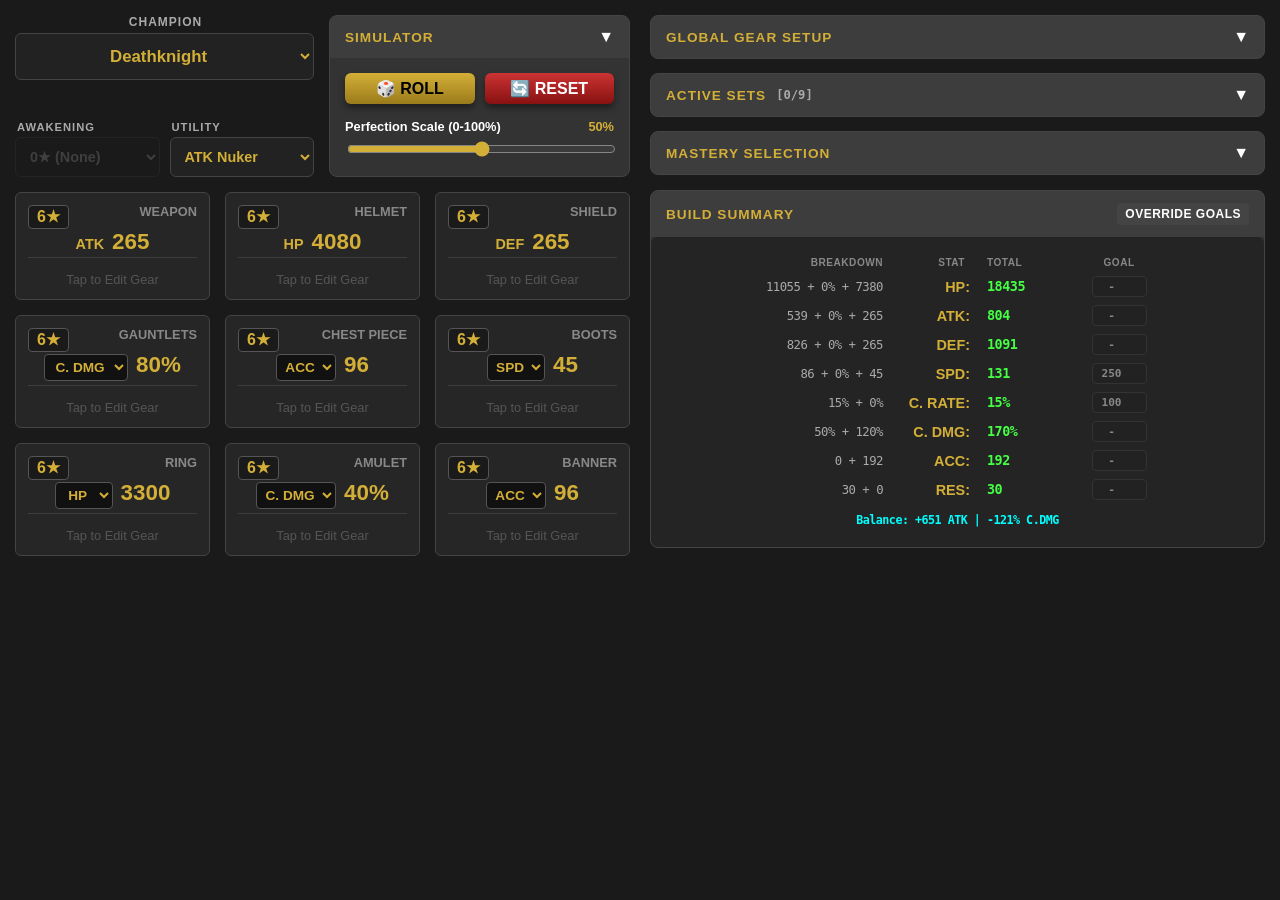
==== commit 9a9fdcdc: "4/22/2026 10:21 More UI shuffle awesomeness." ====
--- a/index.html
+++ b/index.html
@@ -24,7 +24,7 @@
                         </select>
                     </div>
                     
-                    <div style="display: flex; gap: 10px; width: 100%;">
+                    <div class="awk-util-row">
                         <div class="top-utility-wrap" style="flex: 1;">
                             <label class="top-utility-label">Awakening</label>
                             <select id="awkSelect" class="top-utility" onchange="updateSummary()">
@@ -68,7 +68,9 @@
                     </div>
                 </div>
 
-            </div> <div class="gear-grid" id="mainGrid"></div>
+            </div> 
+
+            <div class="gear-grid" id="mainGrid"></div>
         </div>
 
         <div class="right-col">
@@ -198,7 +200,9 @@
                     </div>
                 </div>
 
-            </div> <div class="section-card" id="summaryCard">
+            </div> 
+
+            <div class="section-card" id="summaryCard">
                 <div class="section-header" style="cursor: default;">
                     <h2>Build Summary</h2>
                     <button id="overrideBtn" class="override-btn" onclick="toggleOverride(event)">Override Goals</button>
@@ -208,7 +212,9 @@
                 </div>
             </div>
 
-        </div> </div>
+        </div> 
+
+    </div>
 
     <script src="script.js"></script>
 </body>
--- a/style.css
+++ b/style.css
@@ -10,12 +10,13 @@
 /* TOP CONTROLS ROW (CHAMP SETUP + SIMULATOR) */
 .top-controls-wrapper { display: flex; gap: 15px; margin-bottom: 15px; align-items: stretch; width: 100%; }
 .champ-setup-block { flex: 1; display: flex; flex-direction: column; gap: 10px; }
+.awk-util-row { display: flex; gap: 10px; width: 100%; flex-direction: row; }
 #rngCard { flex: 1; display: flex; flex-direction: column; }
 #rngCard .section-content { display: flex; flex-direction: column; justify-content: center; flex-grow: 1; }
 
 /* TOP CONTROLS ROW (RIGHT COLUMN MATCH) */
 .right-top-wrapper { display: flex; flex-direction: column; gap: 8px; margin-bottom: 12px; width: 100%; }
-.right-top-wrapper .section-card { margin-bottom: 0; } /* Let the wrapper gap handle spacing */
+.right-top-wrapper .section-card { margin-bottom: 0; } 
 
 .section-card { background: var(--panel); border-radius: 8px; border: 1px solid #444; margin-bottom: 12px; overflow: hidden; width: 100%; }
 .section-header { padding: 12px 15px; display: flex; justify-content: space-between; align-items: center; cursor: pointer; background: rgba(255,255,255,0.05); }
@@ -160,24 +161,33 @@
 .override-btn.active { background:var(--gold); color:#000; box-shadow: 0 0 8px rgba(212, 175, 55, 0.5);}
 
 /* =========================================
+   GENERAL MOBILE/TABLET RESPONSIVENESS
+   Stacks dropdowns gracefully to avoid cramping
+   ========================================= */
+@media (max-width: 1024px) {
+    .awk-util-row { flex-direction: column; }
+}
+
+/* =========================================
    MOBILE PORTRAIT OVERRIDES 
    ========================================= */
 @media (max-width: 800px) and (orientation: portrait) { 
     .dashboard-wrapper { flex-direction: column; gap: 0; width: 100%; overflow-x: hidden; }
     .left-col, .right-col { max-width: 100%; width: 100%; }
 
-    /* Force the new wrappers to stack their contents gracefully on mobile phones */
     .top-controls-wrapper { flex-direction: column; gap: 10px; margin-bottom: 10px; }
     .champ-setup-block { width: 100%; }
     #rngCard { width: 100%; }
-    .right-top-wrapper { gap: 10px; margin-bottom: 10px; }
+    
+    /* REORDER TRICK: Pushes the 3 settings cards to the very bottom, pulls Summary up */
+    .right-top-wrapper { order: 2; margin-top: 12px; gap: 10px; margin-bottom: 10px; }
+    #summaryCard { order: 1; margin-bottom: 0; }
 
     .gear-grid { grid-template-columns: repeat(3, 1fr); gap: 4px; margin: 0 0 15px 0; width: 100%; max-width: none;} 
     .gear-card { padding: 3px; } 
     
     .mastery-container { grid-template-columns: 1fr; gap: 15px;} 
     
-    /* Kept 1fr here so the invisible math column acts as a flexible spacer for mobile */
     .summary-grid { max-width: 100%; grid-template-columns: 1fr auto 75px 50px; gap: 4px; }
     .sum-ranges { font-size: 0.85em; letter-spacing: -0.8px;}
     .sum-label { font-size: 0.9em; padding: 0 4px; min-width: auto;}
@@ -190,8 +200,9 @@
    ========================================= */
 @media (min-width: 1025px) {
     .top-controls-wrapper { gap: 15px; margin-bottom: 15px; }
-    /* This perfectly spaces the 3 top-right collapsed headers to identically match the top-left block height */
-    .right-top-wrapper { gap: 11px; margin-bottom: 15px; }
+    
+    /* Bumped gap to exactly 14px so the bottom aligns flush with the Simulator card */
+    .right-top-wrapper { gap: 14px; margin-bottom: 15px; }
 
     .gear-grid { gap: 15px; margin-bottom: 15px; }
     
@@ -210,14 +221,12 @@
     .asc-name { font-size: 0.8em; }
     .asc-select { font-size: 0.8em; padding: 4px; }
 
-    /* Spread the substats comfortably */
     .gear-card:not(.expanded) .sub-row-top { grid-template-columns: 45% 55%; gap: 6px; margin-bottom: 4px; }
     .gear-card:not(.expanded) .sub-label { font-size: 0.85em; letter-spacing: normal; }
     .gear-card:not(.expanded) .sub-val { font-size: 0.95em; letter-spacing: -0.5px; }
 
     .roll-ind, .glyph-val { font-size: 1em; }
 
-    /* Make the expanded edit mode bigger to match */
     .gear-card.expanded .sub-row-top { font-size: 1.25em; margin-bottom: 8px;}
     .gear-card.expanded .sub-label { font-size: 0.9em; }
     .gear-card.expanded .sub-val { font-size: 1.1em; }
@@ -266,7 +275,6 @@
     #summaryOutput {
         cursor: default;
     }
-    /* Forces math to show even if the script triggers .hide-math */
     #summaryOutput.hide-math .math-col {
         opacity: 1 !important;
         pointer-events: auto !important;
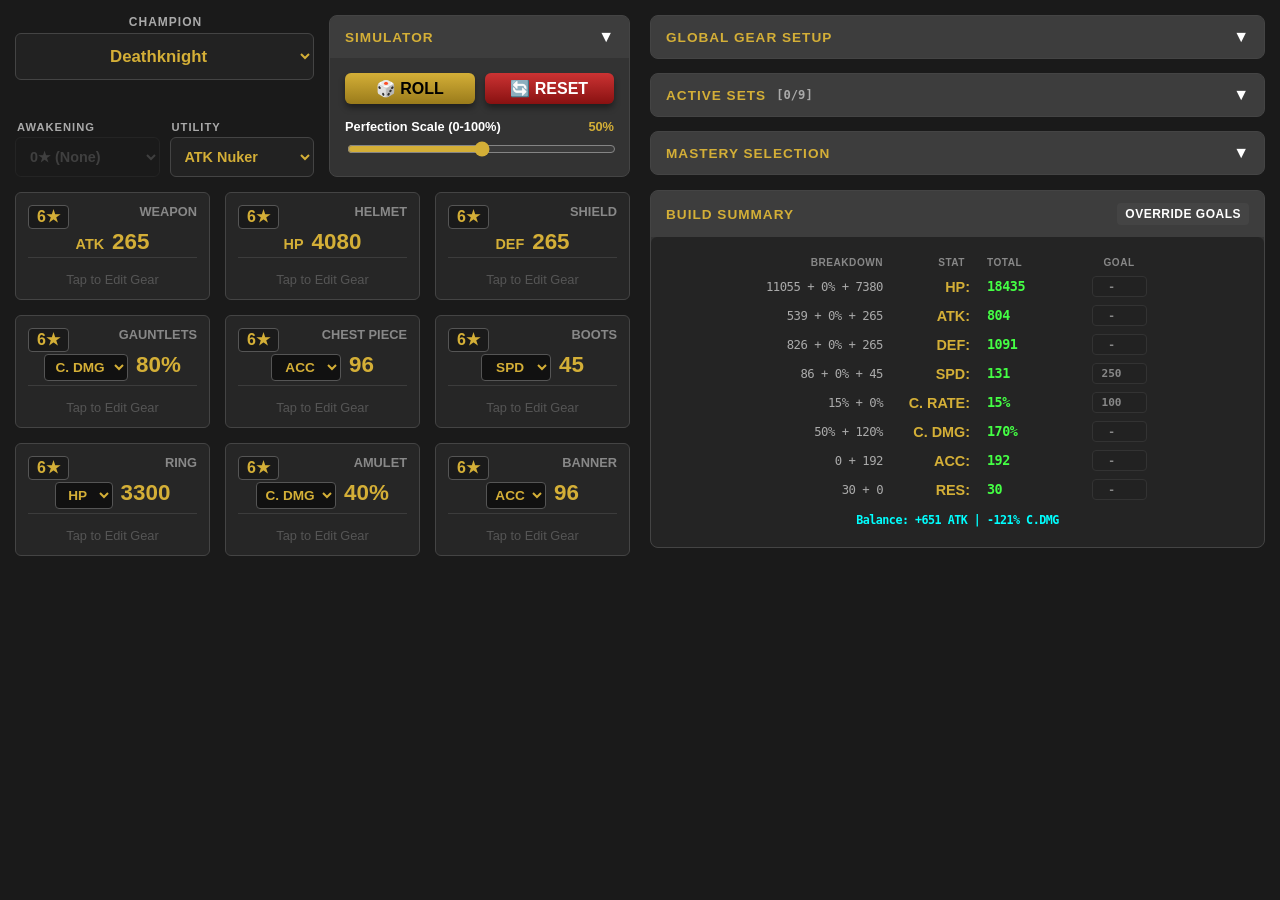
==== commit 5b661f1b: "4/23/2026 8:57 Mavara option" ====
--- a/index.html
+++ b/index.html
@@ -21,6 +21,7 @@
                             <option value="deathknight" selected>Deathknight</option>
                             <option value="ninja">Ninja</option>
                             <option value="marius">Marius the Gallant</option>
+			    <option value="mavara">Mavara the Web Diviner</option>
                         </select>
                     </div>
                     
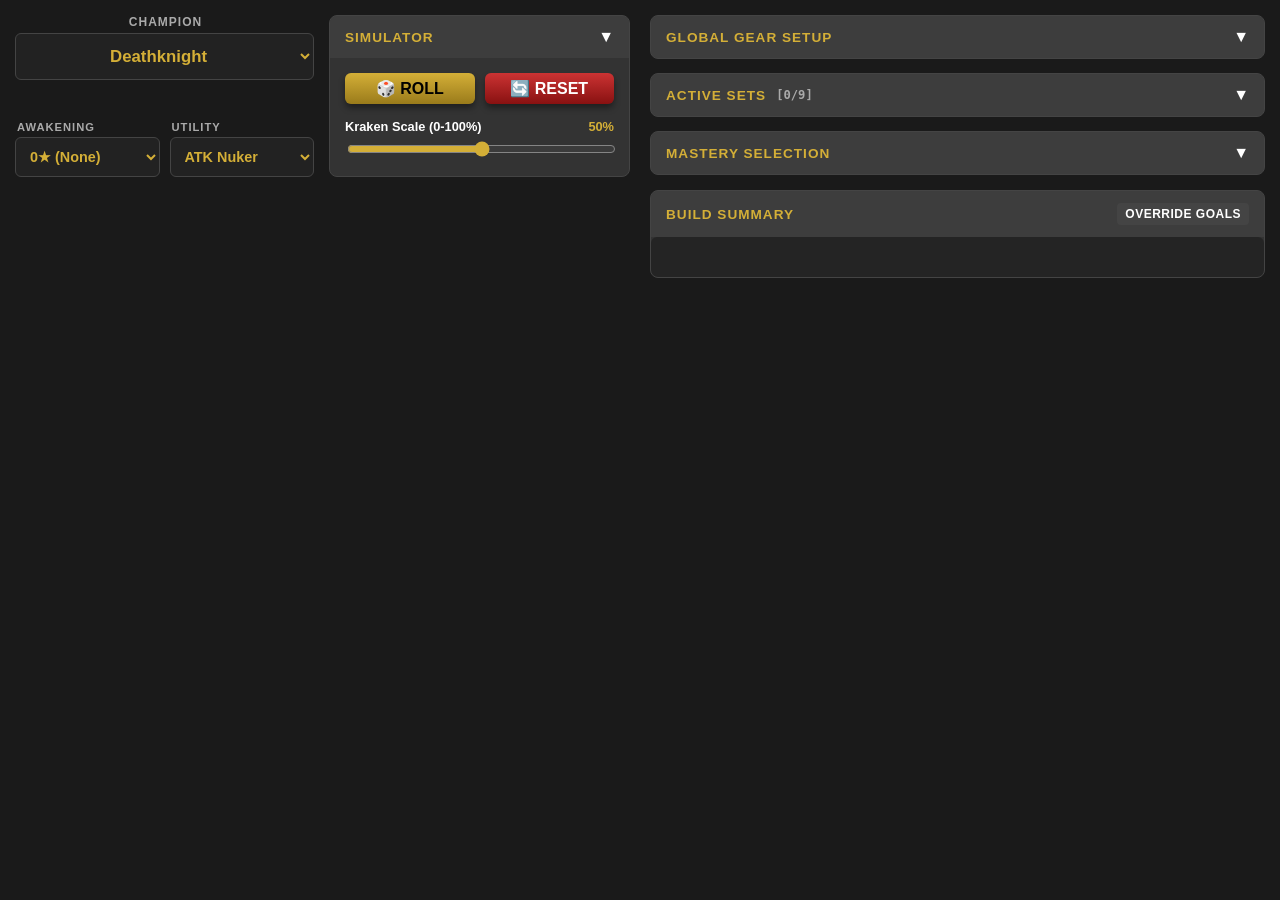
==== commit 0f06f02f: "4/23/2026 10:07 Random 5/6 star and random rarity" ====
--- a/index.html
+++ b/index.html
@@ -63,7 +63,7 @@
                             <button class="rng-btn reset-btn" style="flex: 1;" onclick="resetSubstats()">🔄 Reset</button>
                         </div>
                         <div class="setting-row" style="margin-top: 15px; margin-bottom: 0;">
-                            <div class="setting-label"><span>Perfection Scale (0-100%)</span><span id="rarityLabel" style="color:var(--gold)">50%</span></div>
+                            <div class="setting-label"><span>Kraken Scale (0-100%)</span><span id="rarityLabel" style="color:var(--gold)">50%</span></div>
                             <input type="range" id="budgetSlider" min="0" max="100" value="50" step="0.1" oninput="updateGlobal()">
                         </div>
                     </div>
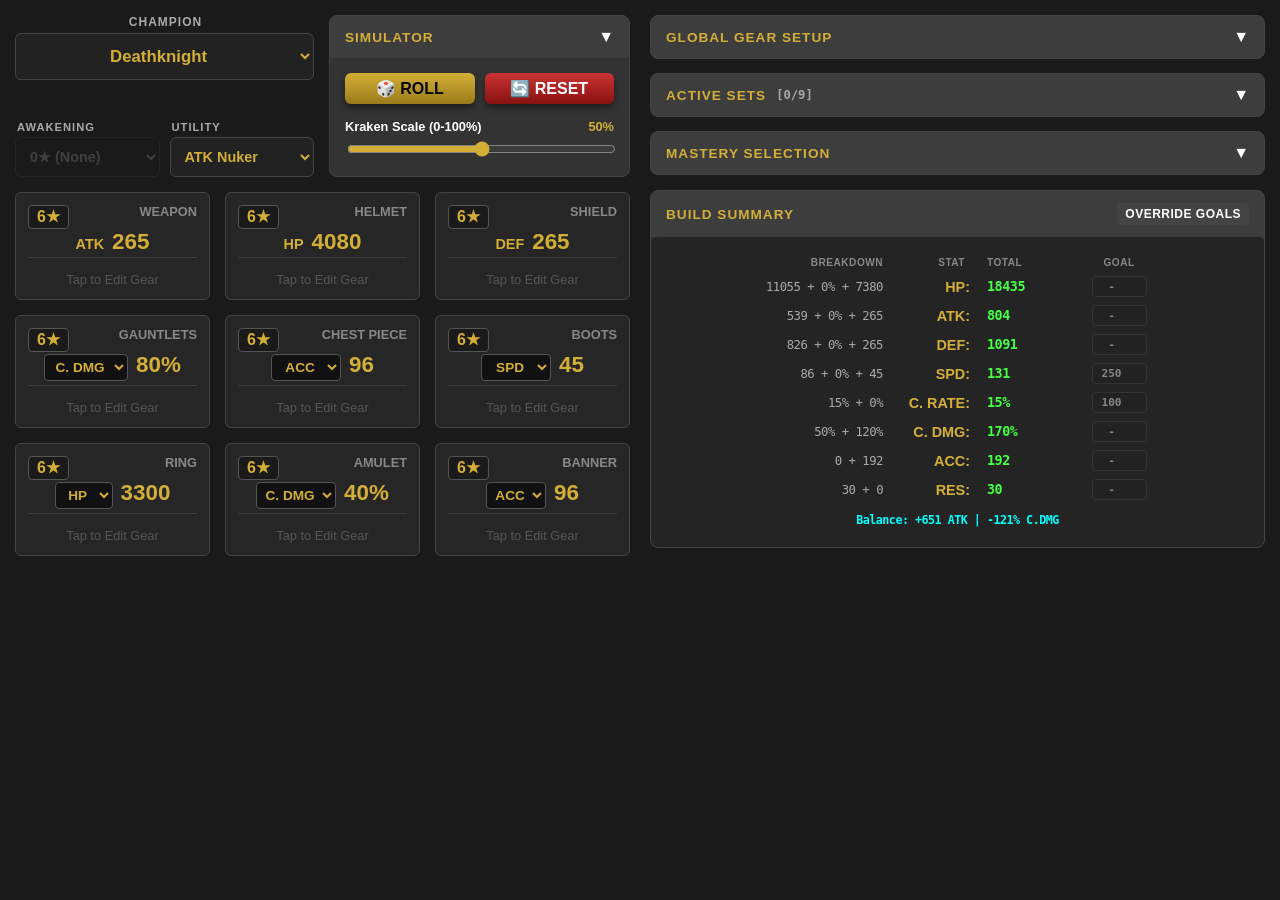
==== commit f1b153e2: "4/23/2026 10:21 Random retry" ====
--- a/index.html
+++ b/index.html
@@ -21,7 +21,7 @@
                             <option value="deathknight" selected>Deathknight</option>
                             <option value="ninja">Ninja</option>
                             <option value="marius">Marius the Gallant</option>
-			    <option value="mavara">Mavara the Web Diviner</option>
+                            <option value="mavara">Mavara the Web Diviner</option>
                         </select>
                     </div>
                     
